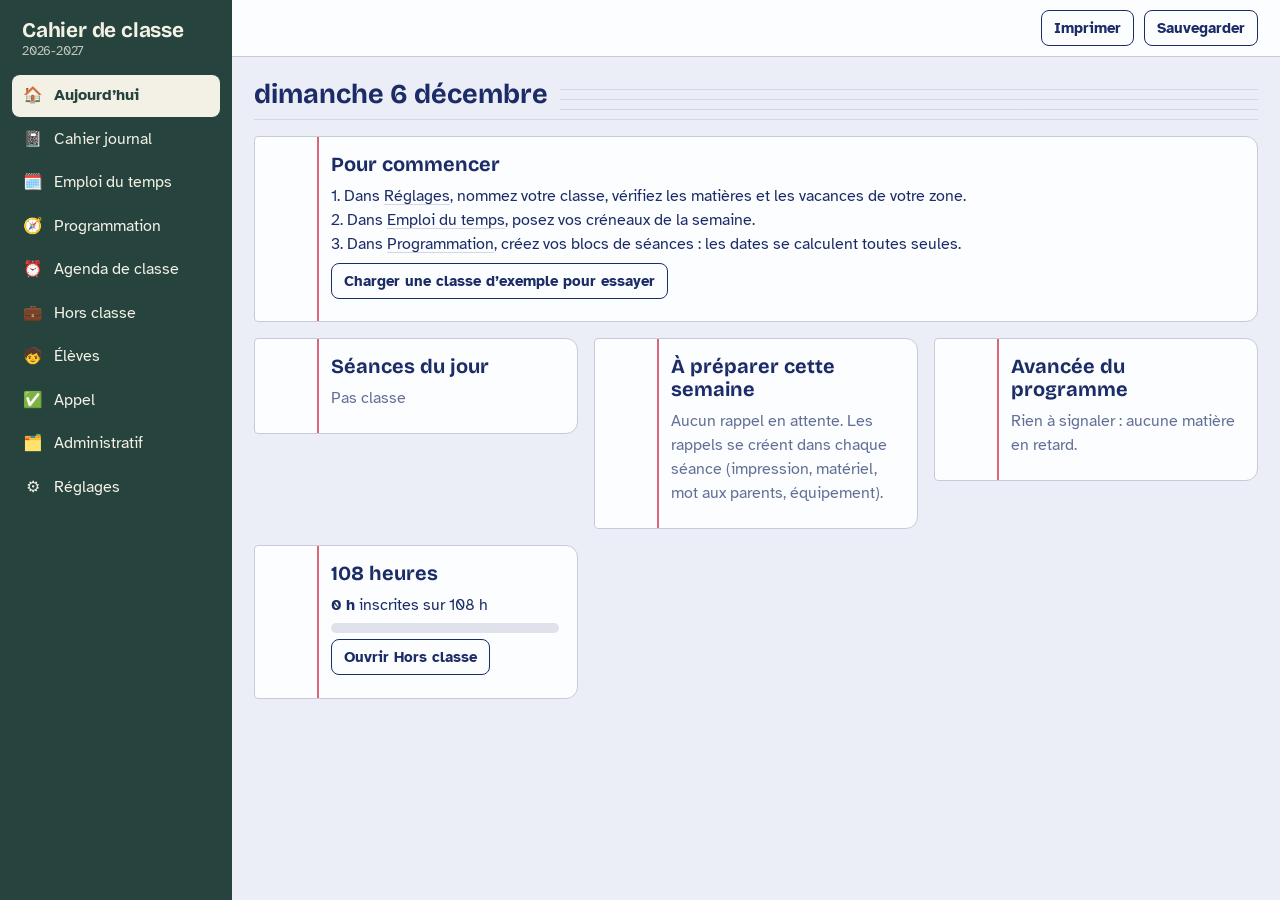
==== index.html @ 9a5258a2 "Parents séparés de l'équipe pédagogique, heures de classe repliées dans Hors classe, sélecteurs de d" ====
<!doctype html>
<!-- ==================================================================================
     index.html — « Cahier de classe »
     Adresse : https://yvanov40.github.io/public2/
     Cette page ne contient que la structure (HTML) et l'apparence (CSS).
     Le comportement est dans trois fichiers JavaScript chargés tout en bas :
       core.js     : données, calcul automatique de la programmation, outils communs
       vues-a.js   : aujourd'hui, cahier journal, séance, emploi du temps, programmation
       vues-b.js   : agenda, hors classe et 108 h, élèves, évaluations, bilans, appel, administratif, réglages
     Toutes les données restent dans le navigateur de l'appareil (rien n'est envoyé sur GitHub).
     ================================================================================== -->
<html lang="fr">
<head>
<meta charset="utf-8">
<meta name="viewport" content="width=device-width, initial-scale=1, viewport-fit=cover">
<title>Cahier de classe</title>
<meta name="theme-color" content="#27433d">
<link rel="manifest" href="manifest.webmanifest">
<link rel="icon" type="image/svg+xml" href="icone.svg">
<link rel="apple-touch-icon" href="icone-192.png">
<link rel="preconnect" href="https://fonts.googleapis.com">
<link rel="preconnect" href="https://fonts.gstatic.com" crossorigin>
<link href="https://fonts.googleapis.com/css2?family=Atkinson+Hyperlegible:wght@400;700&family=Bricolage+Grotesque:opsz,wght@12..96,500;12..96,700&display=swap" rel="stylesheet">
<style>
/* Les couleurs : l'ardoise (menu), le papier, l'encre bleue, les lignes Seyès, la marge rouge, la craie jaune. */
/* Les six premières se règlent dans Réglages › Apparence ; les suivantes s'en déduisent toutes seules. */
:root{color-scheme:light;--ardoise:#27433d;--fond:#eceef7;--papier:#fcfdff;--encre:#1b2c66;--marge:#d5334b;--jaune:#f2c230;
  --craie:#f1efe2;--champ:#fff;--taille:16px;--ok:#23795b;
  --ardoise2:color-mix(in srgb,var(--ardoise) 76%,#000);--ligne:color-mix(in srgb,var(--encre) 18%,var(--papier));--bord:color-mix(in srgb,var(--encre) 24%,var(--papier));
  --gris:color-mix(in srgb,var(--encre) 68%,var(--papier));--teinte:color-mix(in srgb,var(--encre) 8%,var(--papier));--teinte2:color-mix(in srgb,var(--encre) 13%,var(--papier));
  --titre:"Bricolage Grotesque","Trebuchet MS",system-ui,sans-serif;--texte:"Atkinson Hyperlegible",system-ui,-apple-system,"Segoe UI",Roboto,sans-serif}
*{box-sizing:border-box}
html{height:100%;font-size:var(--taille)}
body{margin:0;min-height:100%;background:var(--fond);color:var(--encre);font:1rem/1.5 var(--texte);display:grid;grid-template-columns:232px 1fr;grid-template-rows:auto 1fr}
h1,h2,h3{font-family:var(--titre);line-height:1.15;margin:0}
h1{font-size:1.7rem;font-weight:700}h2{font-size:1.25rem;font-weight:700}h3{font-size:1.02rem;font-weight:700}
p{margin:.4em 0}a{color:inherit}
button,input,select,textarea{font:inherit;color:inherit}
:focus-visible{outline:3px solid var(--jaune);outline-offset:2px}
[hidden]{display:none!important}

/* Le menu : une ardoise à gauche (en bas sur téléphone). */
#nav{grid-row:1/3;background:var(--ardoise);color:var(--craie);padding:calc(env(safe-area-inset-top,0px) + 18px) 12px 18px;display:flex;flex-direction:column;gap:2px;position:sticky;top:0;height:100vh;overflow:auto}
#nav .logo{font:700 1.3rem var(--titre);padding:0 10px 14px;letter-spacing:-.01em}
#nav .logo small{display:block;font:400 .8rem var(--texte);opacity:.75}
#nav button{all:unset;cursor:pointer;display:flex;gap:10px;align-items:center;padding:9px 10px;border-radius:8px;font-size:.98rem}
#nav button:hover{background:var(--ardoise2)}
#nav button[aria-current]{background:var(--craie);color:var(--ardoise);font-weight:700}
#nav button:focus-visible{outline:3px solid var(--jaune)}
#nav .ic{width:1.4em;text-align:center}

#top{background:var(--papier);border-bottom:1px solid var(--bord);padding:10px 22px;display:flex;gap:10px;align-items:center;flex-wrap:wrap;position:sticky;top:0;z-index:5}
#top .sp{flex:1}
#main{padding:22px;min-width:0;max-width:1180px;width:100%}

/* Les boutons et champs. */
.btn{border:1.5px solid var(--encre);background:var(--papier);border-radius:8px;padding:6px 12px;cursor:pointer;font-weight:700;font-size:.92rem;white-space:nowrap}
.btn:hover{background:var(--teinte2)}
.btn.pri{background:var(--encre);color:var(--papier)}.btn.pri:hover{background:color-mix(in srgb,var(--encre) 82%,var(--papier))}
.btn.danger{border-color:var(--marge);color:var(--marge)}
.btn.sm{padding:3px 8px;font-size:.82rem}
.btn.ghost{border-color:transparent;font-weight:400;text-decoration:underline}
.lnk{all:unset;cursor:pointer;text-decoration:underline;text-decoration-color:var(--ligne);text-underline-offset:3px}
.lnk:hover{text-decoration-color:var(--encre)}.lnk:focus-visible{outline:3px solid var(--jaune)}
input,select,textarea{border:1.5px solid var(--bord);border-radius:7px;padding:6px 9px;background:var(--champ);max-width:100%}
textarea{width:100%;resize:vertical;min-height:2.6em}
input[type=checkbox]{width:1.15em;height:1.15em;accent-color:var(--encre);vertical-align:-2px}
.fld{display:block;margin:.55em 0}.fld>span{display:block;font-size:.85rem;color:var(--gris);margin-bottom:2px}
.fld input:not([type=checkbox]),.fld select{width:100%}
.chk{display:block;margin:.55em 0}
.row{display:flex;gap:8px;align-items:center;flex-wrap:wrap}.row.end{margin-top:14px}.sp{flex:1}
.cap{margin-bottom:12px}.cap::first-letter{text-transform:uppercase}
.muted{color:var(--gris)}.small{font-size:.86rem}
.warn{color:var(--marge);font-weight:700}

/* La feuille de cahier : marge rouge à gauche, c'est la signature de l'appli. */
.sheet{background:var(--papier);border:1px solid var(--bord);border-radius:4px 12px 12px 4px;padding:16px 18px 16px 76px;margin:0 0 16px;position:relative}
.sheet::before{content:"";position:absolute;left:62px;top:0;bottom:0;width:2px;background:var(--marge);opacity:.75}
.sheet>.mg{position:absolute;left:0;width:60px;text-align:right;font:700 .82rem var(--titre);color:var(--gris);line-height:1.25;padding-top:2px}
.sheet.flat{padding-left:18px}.sheet.flat::before{display:none}
.sheet h2+*,.sheet h3+*{margin-top:8px}
.head{display:flex;gap:10px;align-items:flex-end;flex-wrap:wrap;margin:0 0 16px;padding-bottom:10px;
  background:repeating-linear-gradient(to bottom,transparent 0 9px,var(--ligne) 9px 10px);background-size:100% 40px;background-repeat:repeat-x;background-position:bottom}
.head h1{background:var(--fond);padding-right:12px}
.chip{display:inline-block;border-radius:99px;padding:1px 9px;font-size:.78rem;font-weight:700;background:var(--teinte2);white-space:nowrap}
.chip.red{background:#fde3e7;color:#a11c33}.chip.ok{background:#dcf2e8;color:#17573f}.chip.yel{background:#fdf0c3;color:#6a4d00}
.cb{display:inline-flex;gap:5px;align-items:center;font-size:.8rem;font-weight:700;white-space:nowrap}
.cb i{width:.8em;height:.8em;border-radius:50%;display:inline-block}
.dot{display:inline-block;width:.75em;height:.75em;border-radius:3px;margin-right:6px}
ul.plain{list-style:none;margin:0;padding:0}
ul.plain>li{padding:6px 0;border-bottom:1px solid var(--ligne);display:flex;gap:8px;align-items:center;flex-wrap:wrap}
ul.plain>li:last-child{border-bottom:0}
.cols{display:grid;grid-template-columns:repeat(auto-fit,minmax(300px,1fr));gap:16px;align-items:start}
.cols>.sheet{margin:0}

/* Tableaux. */
.tw{overflow-x:auto}
table{border-collapse:collapse;width:100%;font-size:.92rem}
th,td{border:1px solid var(--bord);padding:5px 7px;text-align:left;vertical-align:top}
th{background:var(--teinte);font-family:var(--titre);font-weight:700;font-size:.85rem}
table.steps td:first-child{white-space:nowrap}
td.c,th.c{text-align:center}

/* Emploi du temps : la grille horaire. */
.gridw{overflow-x:auto;background:var(--papier);border:1px solid var(--bord);border-radius:10px}
.grid{position:relative;min-width:620px}
.grid .hr{position:absolute;left:0;right:0;border-top:1px solid var(--ligne);pointer-events:none}
.grid .hr span{position:absolute;left:4px;top:-.7em;font-size:.72rem;color:var(--gris);background:var(--papier);padding:0 2px}
.grid .col{position:absolute;top:0;bottom:0;border-left:1px solid var(--bord)}
.grid .col[data-a]{cursor:copy}
.grid .col.off{background:repeating-linear-gradient(135deg,var(--teinte) 0 8px,var(--papier) 8px 16px)}
.grid .colh{height:34px;display:flex;align-items:center;justify-content:center;font:700 .85rem var(--titre);border-bottom:1px solid var(--bord);background:var(--teinte)}
.grid .offl{text-align:center;color:var(--gris);font-size:.8rem;margin-top:30px}
.blk{position:absolute;border:0;border-left:5px solid var(--c);background:color-mix(in srgb,var(--c) 17%,var(--papier));border-radius:5px;padding:2px 5px;text-align:left;overflow:hidden;cursor:pointer;font-size:.76rem;line-height:1.2}
.blk b{display:block;font-family:var(--titre)}
.blk.lost{background:repeating-linear-gradient(135deg,color-mix(in srgb,var(--marge) 22%,var(--papier)) 0 6px,var(--papier) 6px 12px);border-left-color:var(--marge)}
.blk.past{opacity:.72}

/* Programmation. */
.srow .n{width:1.8em;height:1.8em;border-radius:50%;background:var(--teinte2);display:inline-grid;place-items:center;font:700 .8rem var(--titre);flex:none}
.srow.done .n{background:var(--ok);color:#fff}.srow.out .n{background:var(--marge);color:#fff}
.srow .t{flex:1;min-width:140px}
.bar{height:10px;border-radius:99px;background:var(--teinte2);overflow:hidden;display:flex}
.bar i{display:block;height:100%}

/* Tuiles élèves. */
.tiles{display:grid;grid-template-columns:repeat(auto-fill,minmax(128px,1fr));gap:10px}
.tile{all:unset;box-sizing:border-box;cursor:pointer;background:var(--papier);border:1.5px solid var(--bord);border-radius:12px;padding:12px 8px;text-align:center;user-select:none;-webkit-user-select:none;-webkit-touch-callout:none;touch-action:manipulation;min-height:104px;display:flex;flex-direction:column;align-items:center;gap:4px}
.tile:hover{border-color:var(--encre)}.tile:focus-visible{outline:3px solid var(--jaune)}
.tile .av{width:44px;height:44px;border-radius:50%;display:grid;place-items:center;font:700 1rem var(--titre);color:#fff}
.tile b{font-size:.92rem;line-height:1.15}
.att{all:unset;cursor:pointer;width:2.3em;height:2.3em;border-radius:8px;display:inline-grid;place-items:center;font-weight:700;background:#dcf2e8;color:#17573f}
.att.A{background:var(--marge);color:#fff}.att.R{background:var(--jaune);color:#4a3600}
.att:focus-visible{outline:3px solid var(--encre)}

/* Fenêtres par-dessus la page. */
#modal,#voice{position:fixed;inset:0;z-index:20;display:grid;place-items:center;padding:14px}
.ov{position:absolute;inset:0;background:rgba(20,28,60,.55)}
.dlg{position:relative;background:var(--papier);border-radius:14px;padding:18px 20px;width:min(560px,100%);max-height:92vh;overflow:auto}
.dlg h2{margin-bottom:8px}
.opt{display:block;border:1.5px solid var(--bord);border-radius:10px;padding:9px 11px;margin:8px 0;cursor:pointer}
.opt:has(input:checked){border-color:var(--encre);background:var(--teinte)}
.opt small{display:block;color:var(--gris);margin-left:1.7em}

/* La note vocale : quatre bulles autour du texte dicté. */
.vp{position:relative;width:320px;height:330px}
.vp .mid{position:absolute;inset:78px 34px;background:var(--papier);border-radius:16px;padding:10px;display:flex;flex-direction:column;gap:4px}
.vp .mid textarea{flex:1;font-size:.95rem}
.vp .bb{all:unset;cursor:pointer;position:absolute;width:92px;height:92px;border-radius:50%;background:var(--jaune);color:#3d2d00;display:grid;place-items:center;text-align:center;font:700 .7rem/1.15 var(--titre);box-shadow:0 3px 0 rgba(0,0,0,.25)}
.vp .bb span{font-size:1.5rem;display:block}
.vp .bb:nth-of-type(1){left:0;top:0}.vp .bb:nth-of-type(2){right:0;top:0}.vp .bb:nth-of-type(3){left:0;bottom:0}.vp .bb:nth-of-type(4){right:0;bottom:0}
.vp .bb:focus-visible{outline:4px solid #fff}
.vp .x{all:unset;cursor:pointer;position:absolute;left:50%;bottom:-6px;transform:translateX(-50%);color:#fff;text-decoration:underline}
.pulse{color:var(--marge);font-weight:700;animation:pu 1s infinite alternate}
@keyframes pu{to{opacity:.45}}
@media (prefers-reduced-motion:reduce){.pulse{animation:none}}

#toast{position:fixed;left:50%;bottom:84px;transform:translateX(-50%);background:var(--ardoise2);color:var(--craie);padding:10px 16px;border-radius:10px;z-index:30;max-width:92vw}
.banner{background:var(--jaune);color:#3d2d00;border-radius:10px;padding:10px 14px;margin-bottom:16px;display:flex;gap:10px;align-items:center;flex-wrap:wrap;font-weight:700}
.step{border:1px solid var(--bord);border-radius:10px;padding:8px 10px;margin:8px 0;display:grid;grid-template-columns:90px 1fr 1fr;gap:6px 10px;background:var(--champ)}
.step label{font-size:.78rem;color:var(--gris);display:block}
.step .x{grid-column:1/-1;text-align:right}
#print{display:none}
/* Agenda hors classe : une plage de temps de classe repliée. */
.grid .foldb{position:absolute;left:0;right:0;z-index:2;pointer-events:none;display:flex;align-items:center;justify-content:center;font-size:.72rem;color:var(--gris);
  background:repeating-linear-gradient(135deg,var(--teinte2) 0 6px,var(--papier) 6px 12px);border-top:1px dashed var(--bord);border-bottom:1px dashed var(--bord)}
/* …ou, si la plage reste ouverte, la zone « en classe » d'une colonne. */
.grid .foldc{position:absolute;z-index:1;pointer-events:none;display:flex;align-items:center;justify-content:center;font-size:.7rem;color:var(--gris);overflow:hidden;
  background:repeating-linear-gradient(135deg,var(--teinte2) 0 6px,transparent 6px 12px)}
.grid .foldc span,.grid .foldb span{background:var(--papier);padding:0 8px;border-radius:99px}
/* Le bouton qui remplace les champs date et heure, et son sélecteur. */
.pk{all:unset;box-sizing:border-box;cursor:pointer;border:1.5px solid var(--bord);border-radius:7px;padding:6px 10px;background:var(--champ);white-space:nowrap;min-width:8.5em}
.pk:hover{border-color:var(--encre)}.pk:focus-visible{outline:3px solid var(--jaune);outline-offset:2px}
.fld .pk{display:block;width:100%}
#pick{position:fixed;inset:0;z-index:40;display:grid;place-items:center;padding:14px}
.pkp{position:relative;background:var(--papier);border-radius:16px;padding:14px;width:min(340px,100%)}
.pkm{text-align:center;font:700 1.05rem var(--titre)}.pkm::first-letter{text-transform:uppercase}
.pkt{text-align:center;font:700 1.9rem var(--titre);margin:0 0 6px}
.cal{display:grid;grid-template-columns:repeat(7,1fr);gap:4px;margin-top:10px}
.cal i{font-style:normal;text-align:center;font-size:.75rem;color:var(--gris);font-weight:700}
.tg{display:grid;grid-template-columns:repeat(var(--n),1fr);gap:5px}
.cal button,.tg button{all:unset;cursor:pointer;text-align:center;border-radius:9px;padding:9px 0;font-weight:700;background:var(--teinte)}
.cal button.off{background:none;color:var(--gris);font-weight:400}
.cal button.today{box-shadow:inset 0 0 0 2px var(--marge)}
.cal button:hover,.tg button:hover{background:var(--teinte2)}
.cal button.sel,.tg button.sel{background:var(--encre);color:var(--papier)}
.cal button:focus-visible,.tg button:focus-visible{outline:3px solid var(--jaune)}
/* Réglages › Apparence : les pastilles de palette. */
.pal{all:unset;cursor:pointer;border:2px solid var(--bord);border-radius:10px;padding:6px 8px;text-align:center;font-size:.8rem;font-weight:700}
.pal[aria-pressed=true]{border-color:var(--encre);background:var(--teinte)}.pal:focus-visible{outline:3px solid var(--jaune)}
.pal span{display:flex;border-radius:6px;overflow:hidden;margin-bottom:4px;border:1px solid var(--bord)}.pal i{width:18px;height:22px;display:block}
input[type=color]{padding:2px;width:3.2em;height:2.2em}

/* Téléphone : le menu passe en bas, la marge du cahier se resserre. */
@media (max-width:820px){
  body{display:block}
  #nav{grid-row:auto;position:fixed;top:auto;bottom:0;left:0;right:0;height:auto;flex-direction:row;overflow-x:auto;padding:6px 6px calc(env(safe-area-inset-bottom,0px) + 6px);z-index:10;gap:0}
  #nav .logo{display:none}
  #nav button{flex-direction:column;gap:0;font-size:.66rem;padding:5px 9px;white-space:nowrap}
  #nav .ic{font-size:1.25rem}
  #top{padding:8px 12px}
  #main{padding:14px 12px 96px}
  .sheet{padding:12px 12px 12px 58px}.sheet::before{left:48px}.sheet>.mg{width:46px;font-size:.74rem}
  .step{grid-template-columns:1fr}
  table.steps thead{display:none}
  table.steps,table.steps tbody,table.steps tr,table.steps td{display:block;border:0;padding:0}
  table.steps tr{border:1px solid var(--bord);border-radius:8px;padding:8px;margin:6px 0}
  table.steps td[data-l]::before{content:attr(data-l) " : ";font-weight:700;font-size:.8rem;color:var(--gris)}
  table.steps td:empty{display:none}
}

/* Impression : on ne garde que le contenu. */
@media print{
  :root{--papier:#fff!important;--fond:#fff!important;--encre:#14204d!important;--champ:#fff!important;--marge:#b3122c!important;--taille:16px!important;color-scheme:light!important}
  body{display:block;background:#fff;font-size:11pt}
  #nav,#top,#modal,#voice,#pick,#toast,.np,.banner{display:none!important}
  #main{padding:0;max-width:none}
  .sheet{border:0;padding:0 0 0 0;margin-bottom:12pt;break-inside:avoid-page}.sheet::before{display:none}
  .sheet>.mg{position:static;width:auto;text-align:left;float:left;margin-right:8pt}
  .head{background:none;border-bottom:1.5pt solid #000}.head h1{background:none}
  .gridw{overflow:visible;border:0}.grid{min-width:0}
  .blk,.chip,.att,th,.srow .n,.bar,.bar i,.tile .av,.dot,.cb i{-webkit-print-color-adjust:exact;print-color-adjust:exact}
  .tw{overflow:visible}
  body.pdoc #main{display:none}
  body.pdoc #print{display:block}
  #print h1{font-size:16pt;margin-bottom:6pt}#print h2{font-size:12.5pt;margin:12pt 0 4pt;border-bottom:1pt solid #000}
  #print .blank{border:1pt solid #999;min-height:60pt;margin:4pt 0}
  #print td.w{height:22pt}
  #print .pb{break-before:page}
  table.steps thead{display:table-header-group}
}
</style>
</head>
<body>
<nav id="nav" aria-label="Menu"></nav>
<header id="top"></header>
<main id="main"></main>
<div id="modal" hidden></div>
<div id="voice" hidden></div>
<div id="pick" hidden></div>
<div id="toast" hidden role="status"></div>
<div id="print"></div>
<input type="file" id="file" accept=".json,application/json" hidden>
<script src="core.js"></script>
<script src="vues-a.js"></script>
<script src="vues-b.js"></script>
<script>
  // Mode hors connexion : le « service worker » garde une copie de l'appli pour la classe sans wifi.
  if ("serviceWorker" in navigator && location.protocol === "https:") navigator.serviceWorker.register("sw.js");
</script>
</body>
</html>
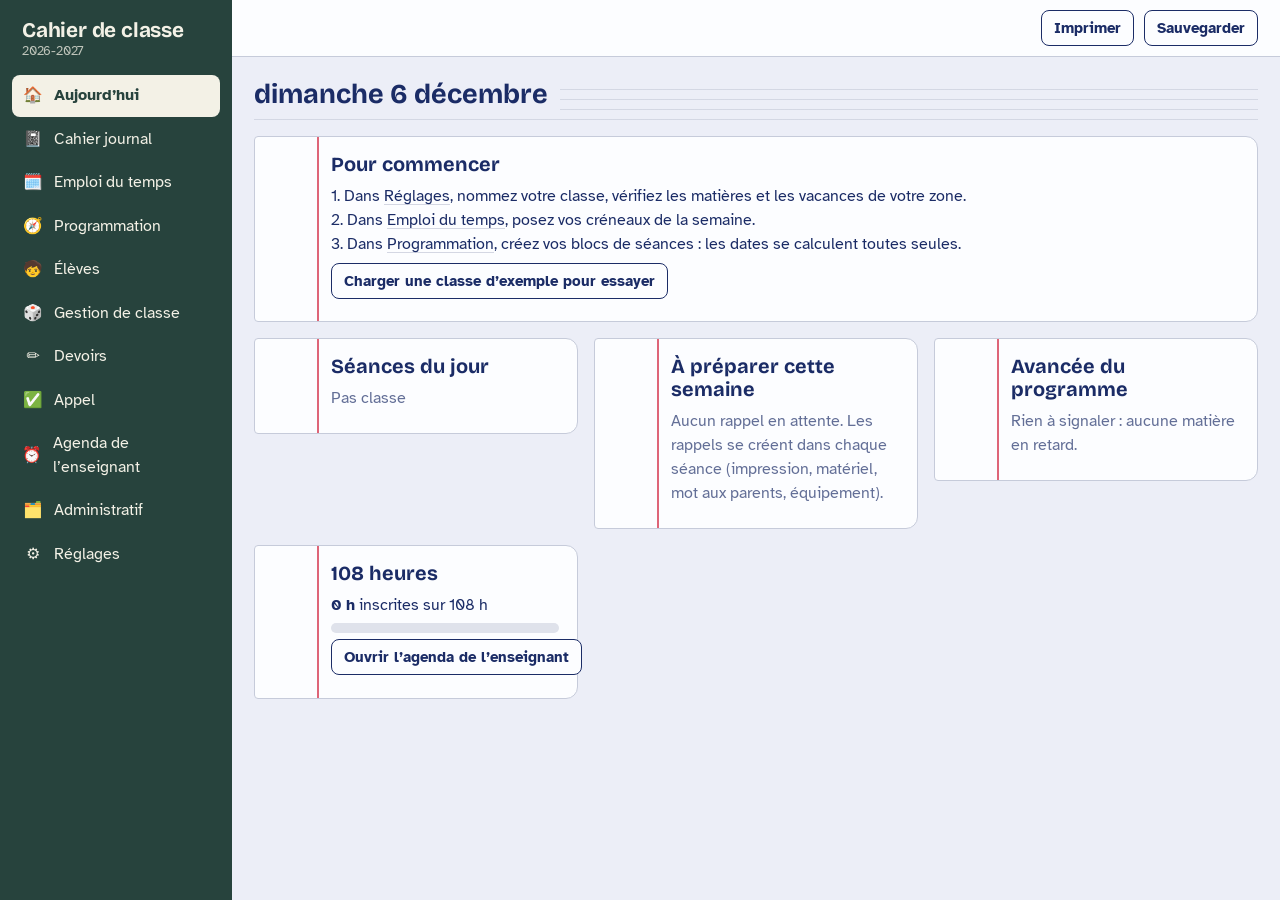
==== commit 1bf228b7: "Noter vite, mots aux familles, programmation par période, rédaction libre, lecture des séances, gest" ====
--- a/index.html
+++ b/index.html
@@ -161,6 +161,68 @@
 .step label{font-size:.78rem;color:var(--gris);display:block}
 .step .x{grid-column:1/-1;text-align:right}
 #print{display:none}
+/* Noter vite : gros boutons de type, petits boutons de comportement. */
+.qbig{all:unset;box-sizing:border-box;cursor:pointer;flex:1;min-width:96px;text-align:center;border:2px solid var(--encre);border-radius:12px;padding:10px 6px;font:700 .95rem var(--titre);background:var(--champ)}
+.qbig span{display:block;font-size:1.5rem;line-height:1.2}
+.qbig:hover,.qb:hover{background:var(--teinte2)}.qbig:focus-visible{outline:3px solid var(--jaune)}
+.qb.pos{border-color:var(--ok)}.qb.neg{border-color:var(--marge)}
+.dlg.wide{width:min(760px,100%)}
+.scs{display:flex;flex-wrap:wrap;gap:6px;max-height:42vh;overflow:auto;padding:2px}
+.sc{all:unset;box-sizing:border-box;cursor:pointer;border:1.5px solid var(--bord);border-radius:99px;padding:6px 12px;font-weight:700;background:var(--champ)}
+.sc small{color:var(--gris);font-weight:400}
+.sc[aria-pressed=true]{background:var(--encre);color:var(--papier);border-color:var(--encre)}.sc[aria-pressed=true] small{color:inherit}
+.sc:focus-visible{outline:3px solid var(--jaune)}
+.txtd{background:var(--teinte);border-radius:8px;padding:8px 12px;line-height:1.6}
+/* Programmation : onglets de période, tableau « en ce moment ». */
+.ptabs{margin-bottom:6px}table.now td{vertical-align:middle}
+/* Gestion de classe. */
+.btn.big{padding:12px 18px;font-size:1.05rem}
+.roul{min-height:120px;display:flex;flex-wrap:wrap;gap:10px;align-items:center;justify-content:center;margin-top:14px;border:2px dashed var(--bord);border-radius:14px;padding:14px;text-align:center}
+.roul small{flex-basis:100%;color:var(--gris)}
+.roul span{font:700 1.4rem var(--titre)}.roul .spin{font-size:2.2rem;opacity:.75}
+.roul .win{font-size:2rem;background:var(--jaune);color:#3d2d00;border-radius:12px;padding:6px 16px;animation:pop .35s ease-out}
+@keyframes pop{from{transform:scale(.6)}to{transform:scale(1)}}
+@media (prefers-reduced-motion:reduce){.roul .win{animation:none}}
+.gcols{display:grid;grid-template-columns:repeat(auto-fill,minmax(170px,1fr));gap:8px;margin:8px 0}
+.gbox{border:1.5px solid var(--bord);border-radius:10px;padding:8px;display:flex;flex-direction:column;gap:5px;align-items:flex-start;background:var(--champ)}
+.board{text-align:center;background:var(--ardoise);color:var(--craie);border-radius:6px;padding:4px;font-size:.8rem;margin:8px auto 10px;width:60%}
+.plan{display:grid;grid-template-columns:repeat(var(--c),minmax(0,1fr));gap:5px;overflow-x:auto}
+.desk{all:unset;box-sizing:border-box;cursor:pointer;min-height:48px;border-radius:8px;display:flex;flex-direction:column;align-items:center;justify-content:center;font:700 .82rem var(--texte);text-align:center;line-height:1.1;min-width:52px}
+.desk small{font-weight:400;color:var(--gris)}
+.desk.full{background:color-mix(in srgb,var(--jaune) 30%,var(--papier));border:1.5px solid color-mix(in srgb,var(--jaune) 70%,var(--encre))}
+.desk.empty{border:1.5px dashed var(--bord)}
+.desk.void{opacity:.25;border:1px dotted transparent}.desk.void:hover{border-color:var(--bord)}
+.desk.sel{outline:3px solid var(--encre);outline-offset:1px}.desk.bad{background:color-mix(in srgb,var(--marge) 25%,var(--papier));border-color:var(--marge)}
+.desk:focus-visible{outline:3px solid var(--jaune)}
+/* Mots aux parents imprimés : deux par page. */
+.mots .mot{white-space:normal;min-height:46vh;border-bottom:1px dashed #999;padding:10pt 0;break-inside:avoid}
+/* Élèves : sélection de plusieurs tuiles, et la barre d'actions collée en bas. */
+.tile{position:relative}
+.tile.on{border-color:var(--encre);background:var(--teinte2);box-shadow:inset 0 0 0 2px var(--encre)}
+.tile .tick{position:absolute;top:6px;right:6px;width:1.4em;height:1.4em;border-radius:50%;border:2px solid var(--bord);display:grid;place-items:center;font-weight:700;font-size:.8rem;background:var(--champ)}
+.tile.on .tick{background:var(--encre);border-color:var(--encre);color:var(--papier)}
+.selbar{position:sticky;bottom:calc(env(safe-area-inset-bottom,0px) + 10px);z-index:6;margin-top:14px;background:var(--papier);border:2px solid var(--encre);border-radius:12px;padding:10px 12px;box-shadow:0 6px 20px rgba(0,0,0,.18)}
+.btn:disabled{opacity:.45;cursor:not-allowed}
+/* Difficultés à reprendre, sur une séance. */
+.difb{border-left:4px solid var(--jaune);background:color-mix(in srgb,var(--jaune) 14%,var(--papier));border-radius:6px;padding:6px 10px;margin:8px 0}
+#voice .dlg{z-index:1}
+/* Programmation : tuiles par matière, puis blocs de séances repliables. */
+.pts{display:grid;grid-template-columns:repeat(auto-fill,minmax(160px,1fr));gap:8px;margin-bottom:6px}
+.pt{all:unset;box-sizing:border-box;cursor:pointer;display:flex;flex-direction:column;gap:4px;background:var(--papier);border:1.5px solid var(--bord);border-left:6px solid var(--c);border-radius:10px;padding:9px 10px;min-width:0}
+.pt b{font-family:var(--titre);overflow:hidden;text-overflow:ellipsis;white-space:nowrap}
+.pt[aria-pressed=true]{border-color:var(--encre);border-left-color:var(--c);background:var(--teinte2);box-shadow:inset 0 0 0 1px var(--encre)}
+.pt:focus-visible,.pbh:focus-visible{outline:3px solid var(--jaune)}
+.pb{background:var(--papier);border:1px solid var(--bord);border-radius:10px;margin:0 0 8px;padding:0 12px}
+.pb.open{border-color:var(--encre);padding-bottom:8px}
+.pbh{all:unset;box-sizing:border-box;cursor:pointer;display:flex;gap:8px;align-items:center;flex-wrap:wrap;width:100%;padding:11px 0}
+.pbh b{font-family:var(--titre)}.pbh .car{width:1em;color:var(--gris)}
+/* Fenêtre d'un créneau : petites étiquettes à toucher, et tuiles « où va la séance ». */
+.qb{all:unset;cursor:pointer;border:1.5px solid var(--bord);border-radius:99px;padding:3px 10px;font-size:.84rem;font-weight:700;background:var(--champ)}
+.dts{display:grid;grid-template-columns:repeat(auto-fill,minmax(104px,1fr));gap:6px;margin:8px 0}
+.dt{all:unset;box-sizing:border-box;cursor:pointer;border:1.5px solid var(--bord);border-left:5px solid var(--c);border-radius:9px;padding:6px 8px;font-size:.84rem;line-height:1.2;background:var(--champ);min-width:0}
+.dt b{display:block;font-family:var(--titre);overflow:hidden;text-overflow:ellipsis;white-space:nowrap}.dt small{color:var(--gris)}
+.qb[aria-pressed=true],.dt[aria-pressed=true]{border-color:var(--encre);background:var(--teinte2);box-shadow:inset 0 0 0 1px var(--encre)}
+.qb:focus-visible,.dt:focus-visible{outline:3px solid var(--jaune)}
 /* Agenda hors classe : une plage de temps de classe repliée. */
 .grid .foldb{position:absolute;left:0;right:0;z-index:2;pointer-events:none;display:flex;align-items:center;justify-content:center;font-size:.72rem;color:var(--gris);
   background:repeating-linear-gradient(135deg,var(--teinte2) 0 6px,var(--papier) 6px 12px);border-top:1px dashed var(--bord);border-bottom:1px dashed var(--bord)}
@@ -200,6 +262,7 @@
   #nav .ic{font-size:1.25rem}
   #top{padding:8px 12px}
   #main{padding:14px 12px 96px}
+  .selbar{bottom:calc(env(safe-area-inset-bottom,0px) + 74px)}
   .sheet{padding:12px 12px 12px 58px}.sheet::before{left:48px}.sheet>.mg{width:46px;font-size:.74rem}
   .step{grid-template-columns:1fr}
   table.steps thead{display:none}
@@ -219,7 +282,7 @@
   .sheet>.mg{position:static;width:auto;text-align:left;float:left;margin-right:8pt}
   .head{background:none;border-bottom:1.5pt solid #000}.head h1{background:none}
   .gridw{overflow:visible;border:0}.grid{min-width:0}
-  .blk,.chip,.att,th,.srow .n,.bar,.bar i,.tile .av,.dot,.cb i{-webkit-print-color-adjust:exact;print-color-adjust:exact}
+  .desk,.board,.pt,.pb,.blk,.chip,.att,th,.srow .n,.bar,.bar i,.tile .av,.dot,.cb i{-webkit-print-color-adjust:exact;print-color-adjust:exact}
   .tw{overflow:visible}
   body.pdoc #main{display:none}
   body.pdoc #print{display:block}
@@ -244,6 +307,9 @@
 <script src="core.js"></script>
 <script src="vues-a.js"></script>
 <script src="vues-b.js"></script>
+<script src="vues-c.js"></script>
+<script src="vues-d.js"></script>
+<script src="demo.js"></script>
 <script>
   // Mode hors connexion : le « service worker » garde une copie de l'appli pour la classe sans wifi.
   if ("serviceWorker" in navigator && location.protocol === "https:") navigator.serviceWorker.register("sw.js");
